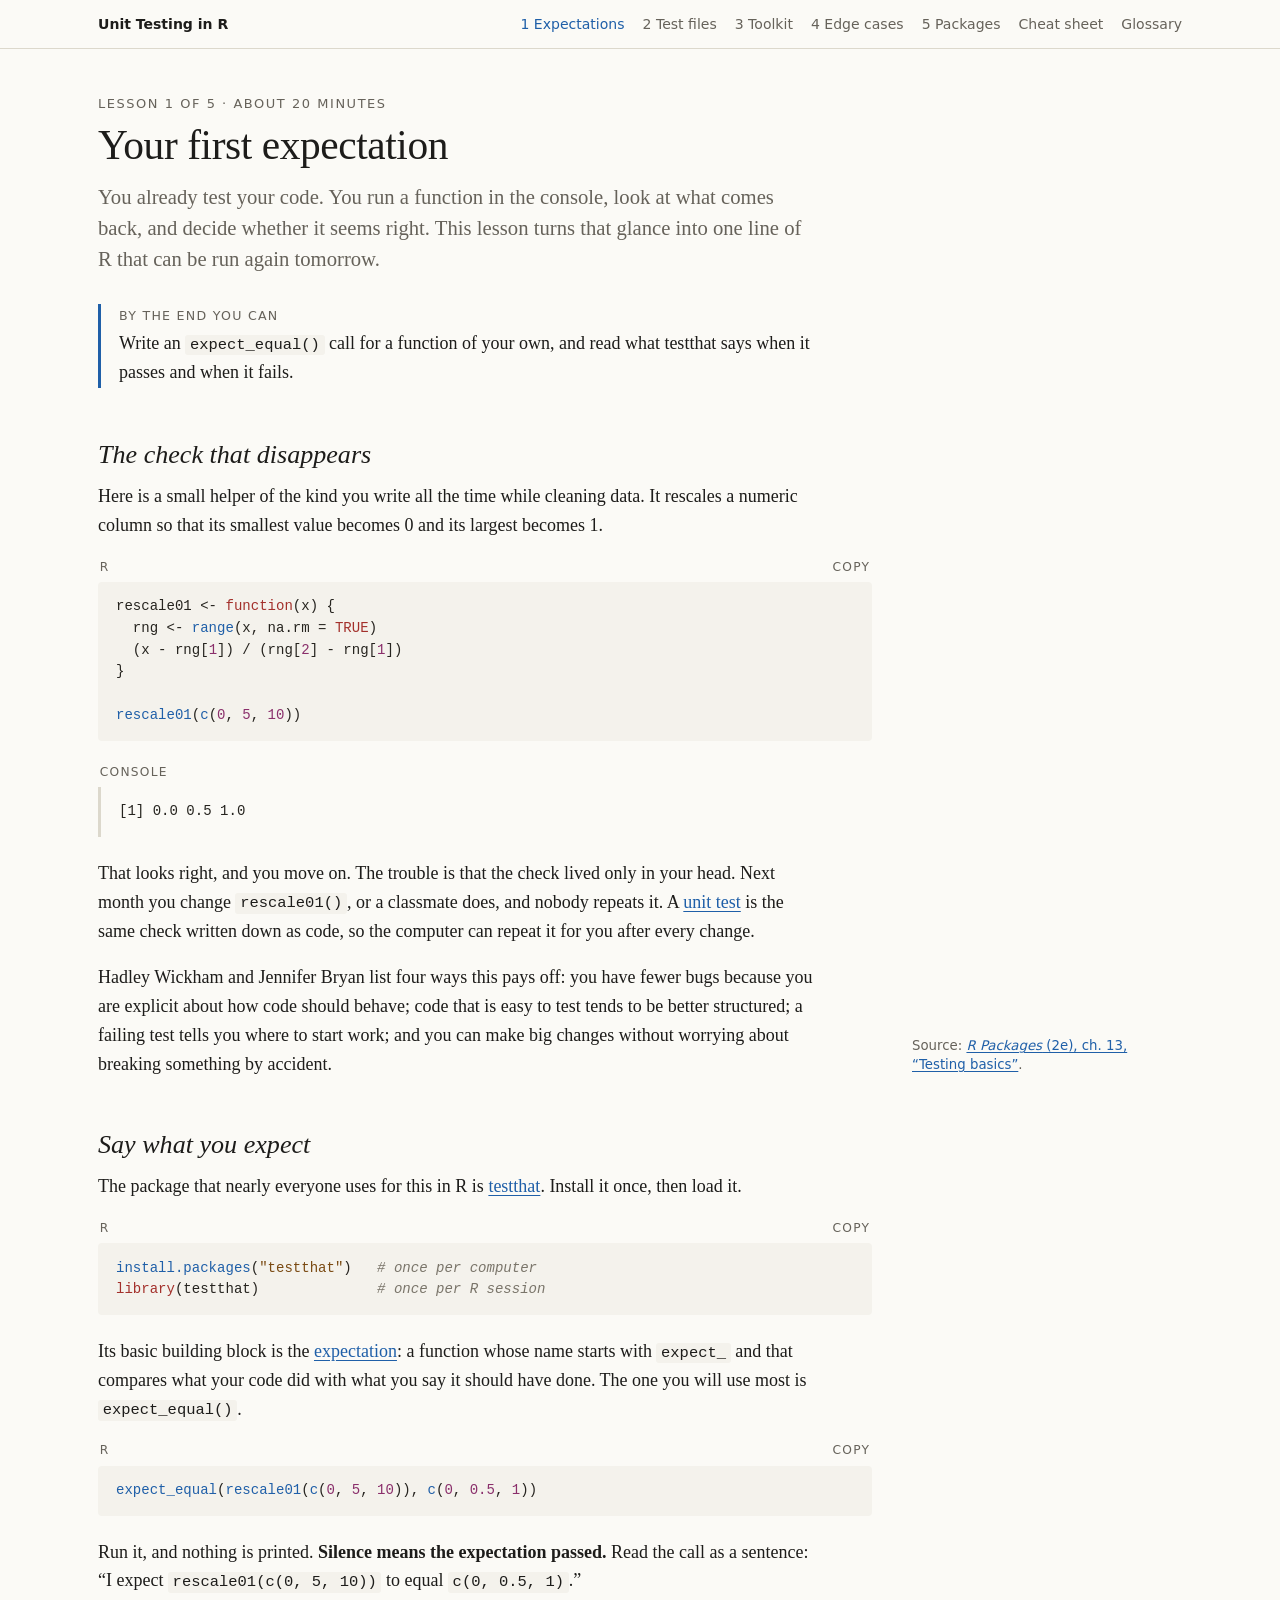
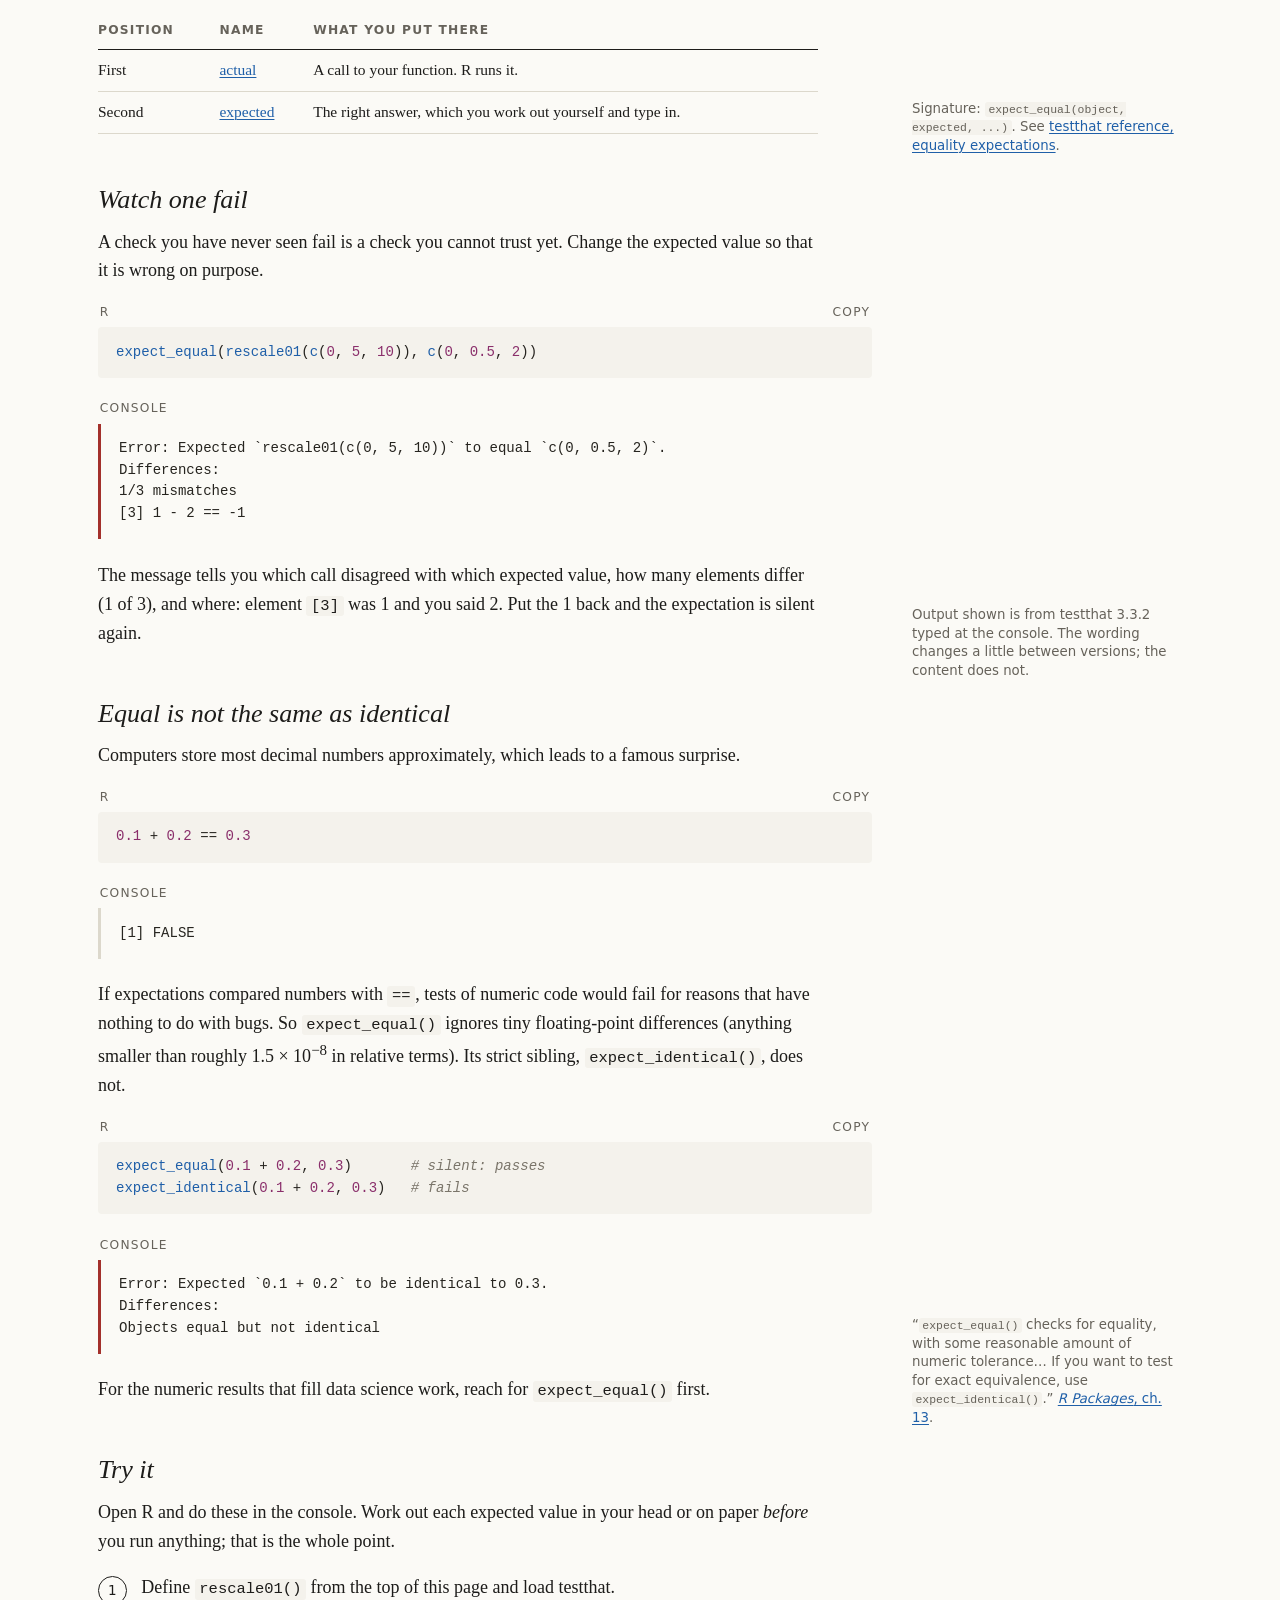
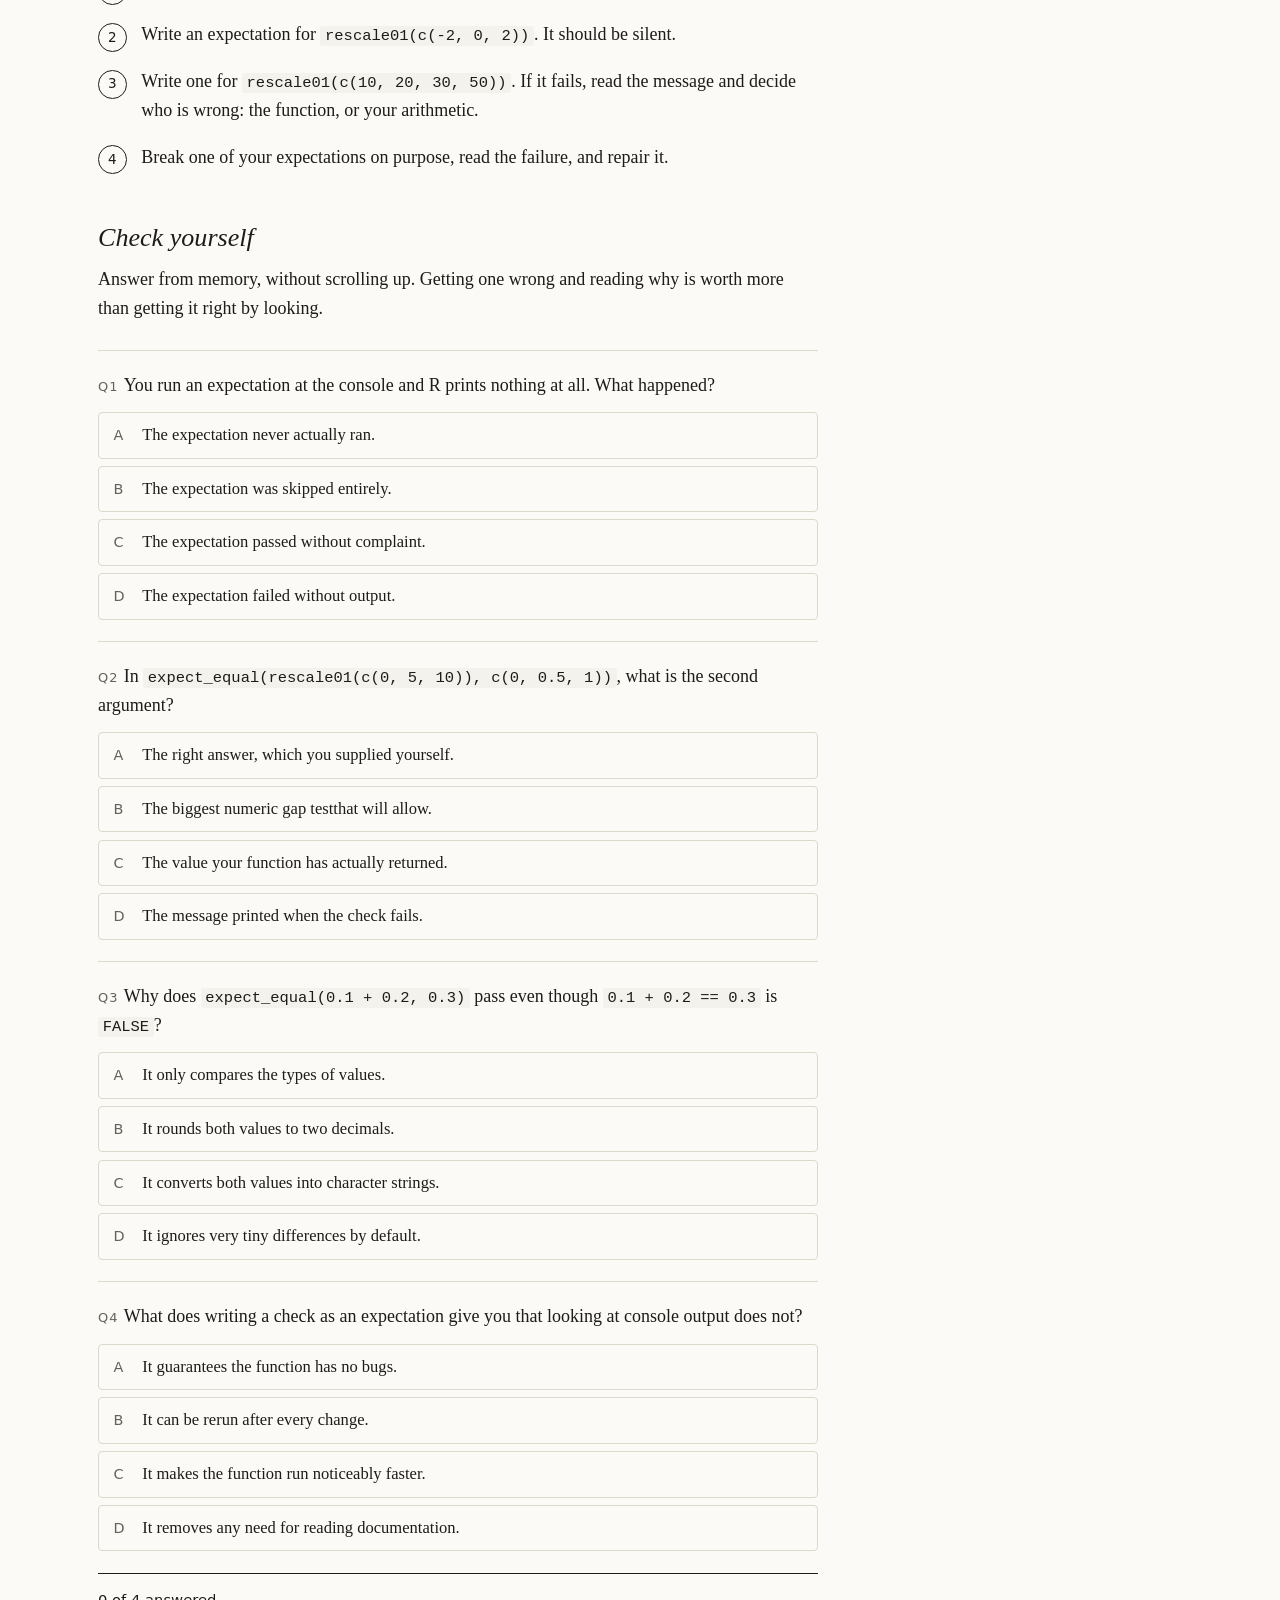
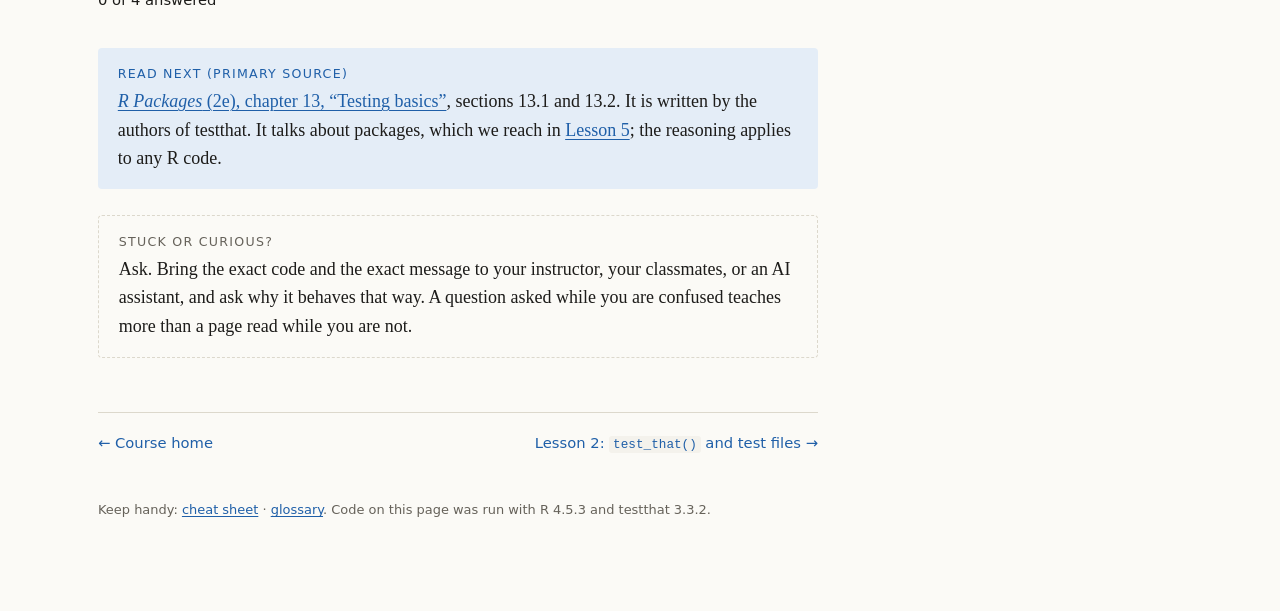
==== lessons/0001-first-expectation.html @ 62cb9e64 "Add five-lesson course on unit testing in R with testthat Static site for GitHub Pages: course home," ====
<!doctype html>
<html lang="en">
<head>
<meta charset="utf-8">
<meta name="viewport" content="width=device-width, initial-scale=1">
<title>Lesson 1: Your first expectation · Unit Testing in R</title>
<link rel="stylesheet" href="../assets/course.css">
<script src="../assets/course.js" defer></script>
</head>
<body>
<header class="topbar"><div class="topbar-inner">
  <a class="brand" href="../index.html">Unit Testing in R</a>
  <nav aria-label="Course">
    <a href="0001-first-expectation.html" aria-current="page">1 Expectations</a>
    <a href="0002-test-that-and-test-files.html">2 Test files</a>
    <a href="0003-choosing-expectations.html">3 Toolkit</a>
    <a href="0004-edge-cases-errors-and-bugs.html">4 Edge cases</a>
    <a href="0005-from-project-to-package.html">5 Packages</a>
    <a href="../reference/cheat-sheet.html">Cheat sheet</a>
    <a href="../reference/glossary.html">Glossary</a>
  </nav>
</div></header>

<main class="page">
  <p class="eyebrow">Lesson 1 of 5 · about 20 minutes</p>
  <h1>Your first expectation</h1>
  <p class="lede">You already test your code. You run a function in the console, look at what comes back, and decide whether it seems right. This lesson turns that glance into one line of R that can be run again tomorrow.</p>

  <div class="win">
    <span class="label">By the end you can</span>
    <p>Write an <code>expect_equal()</code> call for a function of your own, and read what testthat says when it passes and when it fails.</p>
  </div>

  <h2>The check that disappears</h2>
  <p>Here is a small helper of the kind you write all the time while cleaning data. It rescales a numeric column so that its smallest value becomes 0 and its largest becomes 1.</p>

  <figure class="code r">
    <figcaption><span>R</span></figcaption>
<pre><code>rescale01 &lt;- function(x) {
  rng &lt;- range(x, na.rm = TRUE)
  (x - rng[1]) / (rng[2] - rng[1])
}

rescale01(c(0, 5, 10))</code></pre>
  </figure>
  <figure class="code out">
    <figcaption><span>Console</span></figcaption>
<pre>[1] 0.0 0.5 1.0</pre>
  </figure>

  <p>That looks right, and you move on. The trouble is that the check lived only in your head. Next month you change <code>rescale01()</code>, or a classmate does, and nobody repeats it. A <a href="../reference/glossary.html#unit-test">unit test</a> is the same check written down as code, so the computer can repeat it for you after every change.</p>

  <p>Hadley Wickham and Jennifer Bryan list four ways this pays off: you have fewer bugs because you are explicit about how code should behave; code that is easy to test tends to be better structured; a failing test tells you where to start work; and you can make big changes without worrying about breaking something by accident.</p>
  <span class="cite">Source: <a href="https://r-pkgs.org/testing-basics.html"><em>R Packages</em> (2e), ch. 13, “Testing basics”</a>.</span>

  <h2>Say what you expect</h2>
  <p>The package that nearly everyone uses for this in R is <a href="https://testthat.r-lib.org/">testthat</a>. Install it once, then load it.</p>

  <figure class="code r">
    <figcaption><span>R</span></figcaption>
<pre><code>install.packages("testthat")   # once per computer
library(testthat)              # once per R session</code></pre>
  </figure>

  <p>Its basic building block is the <a href="../reference/glossary.html#expectation">expectation</a>: a function whose name starts with <code>expect_</code> and that compares what your code did with what you say it should have done. The one you will use most is <code>expect_equal()</code>.</p>

  <figure class="code r">
    <figcaption><span>R</span></figcaption>
<pre><code>expect_equal(rescale01(c(0, 5, 10)), c(0, 0.5, 1))</code></pre>
  </figure>

  <p>Run it, and nothing is printed. <strong>Silence means the expectation passed.</strong> Read the call as a sentence: “I expect <code>rescale01(c(0, 5, 10))</code> to equal <code>c(0, 0.5, 1)</code>.”</p>

  <div class="table-wrap">
  <table>
    <thead><tr><th>Position</th><th>Name</th><th>What you put there</th></tr></thead>
    <tbody>
      <tr><td>First</td><td><a href="../reference/glossary.html#actual">actual</a></td><td>A call to your function. R runs it.</td></tr>
      <tr><td>Second</td><td><a href="../reference/glossary.html#expected">expected</a></td><td>The right answer, which you work out yourself and type in.</td></tr>
    </tbody>
  </table>
  </div>
  <span class="cite">Signature: <code>expect_equal(object, expected, ...)</code>. See <a href="https://testthat.r-lib.org/reference/equality-expectations.html">testthat reference, equality expectations</a>.</span>

  <h2>Watch one fail</h2>
  <p>A check you have never seen fail is a check you cannot trust yet. Change the expected value so that it is wrong on purpose.</p>

  <figure class="code r">
    <figcaption><span>R</span></figcaption>
<pre><code>expect_equal(rescale01(c(0, 5, 10)), c(0, 0.5, 2))</code></pre>
  </figure>
  <figure class="code out fail">
    <figcaption><span>Console</span></figcaption>
<pre>Error: Expected `rescale01(c(0, 5, 10))` to equal `c(0, 0.5, 2)`.
Differences:
1/3 mismatches
[3] 1 - 2 == -1</pre>
  </figure>

  <p>The message tells you which call disagreed with which expected value, how many elements differ (1 of 3), and where: element <code>[3]</code> was 1 and you said 2. Put the 1 back and the expectation is silent again.</p>
  <span class="cite">Output shown is from testthat 3.3.2 typed at the console. The wording changes a little between versions; the content does not.</span>

  <h2>Equal is not the same as identical</h2>
  <p>Computers store most decimal numbers approximately, which leads to a famous surprise.</p>

  <figure class="code r">
    <figcaption><span>R</span></figcaption>
<pre><code>0.1 + 0.2 == 0.3</code></pre>
  </figure>
  <figure class="code out">
    <figcaption><span>Console</span></figcaption>
<pre>[1] FALSE</pre>
  </figure>

  <p>If expectations compared numbers with <code>==</code>, tests of numeric code would fail for reasons that have nothing to do with bugs. So <code>expect_equal()</code> ignores tiny floating-point differences (anything smaller than roughly 1.5 × 10<sup>−8</sup> in relative terms). Its strict sibling, <code>expect_identical()</code>, does not.</p>

  <figure class="code r">
    <figcaption><span>R</span></figcaption>
<pre><code>expect_equal(0.1 + 0.2, 0.3)       # silent: passes
expect_identical(0.1 + 0.2, 0.3)   # fails</code></pre>
  </figure>
  <figure class="code out fail">
    <figcaption><span>Console</span></figcaption>
<pre>Error: Expected `0.1 + 0.2` to be identical to 0.3.
Differences:
Objects equal but not identical</pre>
  </figure>
  <span class="cite">“<code>expect_equal()</code> checks for equality, with some reasonable amount of numeric tolerance… If you want to test for exact equivalence, use <code>expect_identical()</code>.” <a href="https://r-pkgs.org/testing-basics.html"><em>R Packages</em>, ch. 13</a>.</span>

  <p>For the numeric results that fill data science work, reach for <code>expect_equal()</code> first.</p>

  <h2>Try it</h2>
  <p>Open R and do these in the console. Work out each expected value in your head or on paper <em>before</em> you run anything; that is the whole point.</p>
  <ol class="steps">
    <li>Define <code>rescale01()</code> from the top of this page and load testthat.</li>
    <li>Write an expectation for <code>rescale01(c(-2, 0, 2))</code>. It should be silent.</li>
    <li>Write one for <code>rescale01(c(10, 20, 30, 50))</code>. If it fails, read the message and decide who is wrong: the function, or your arithmetic.</li>
    <li>Break one of your expectations on purpose, read the failure, and repair it.</li>
  </ol>

  <h2>Check yourself</h2>
  <p>Answer from memory, without scrolling up. Getting one wrong and reading why is worth more than getting it right by looking.</p>

  <section class="quiz" data-quiz="lesson-1" aria-label="Lesson 1 quiz">
    <ol class="questions">
      <li class="q">
        <p class="stem">You run an expectation at the console and R prints nothing at all. What happened?</p>
        <ul class="opts">
          <li data-correct>The expectation passed without complaint.</li>
          <li>The expectation was skipped entirely.</li>
          <li>The expectation failed without output.</li>
          <li>The expectation never actually ran.</li>
        </ul>
        <p class="why">A passing expectation is silent. Only a failure prints anything.</p>
      </li>
      <li class="q">
        <p class="stem">In <code>expect_equal(rescale01(c(0, 5, 10)), c(0, 0.5, 1))</code>, what is the second argument?</p>
        <ul class="opts">
          <li data-correct>The right answer, which you supplied yourself.</li>
          <li>The value your function has actually returned.</li>
          <li>The biggest numeric gap testthat will allow.</li>
          <li>The message printed when the check fails.</li>
        </ul>
        <p class="why">The first argument is the actual result (a call to your function). The second is the expected result, which comes from you.</p>
      </li>
      <li class="q">
        <p class="stem">Why does <code>expect_equal(0.1 + 0.2, 0.3)</code> pass even though <code>0.1 + 0.2 == 0.3</code> is <code>FALSE</code>?</p>
        <ul class="opts">
          <li data-correct>It ignores very tiny differences by default.</li>
          <li>It rounds both values to two decimals.</li>
          <li>It converts both values into character strings.</li>
          <li>It only compares the types of values.</li>
        </ul>
        <p class="why"><code>expect_equal()</code> has a small numeric tolerance. <code>expect_identical()</code> has none, so it fails here.</p>
      </li>
      <li class="q">
        <p class="stem">What does writing a check as an expectation give you that looking at console output does not?</p>
        <ul class="opts">
          <li data-correct>It can be rerun after every change.</li>
          <li>It makes the function run noticeably faster.</li>
          <li>It removes any need for reading documentation.</li>
          <li>It guarantees the function has no bugs.</li>
        </ul>
        <p class="why">A written check is repeatable. It makes bugs less likely, not impossible: a test only covers the cases you thought to write.</p>
      </li>
    </ol>
  </section>

  <div class="box source">
    <span class="label">Read next (primary source)</span>
    <p><a href="https://r-pkgs.org/testing-basics.html"><em>R Packages</em> (2e), chapter 13, “Testing basics”</a>, sections 13.1 and 13.2. It is written by the authors of testthat. It talks about packages, which we reach in <a href="0005-from-project-to-package.html">Lesson 5</a>; the reasoning applies to any R code.</p>
  </div>

  <div class="box ask">
    <span class="label">Stuck or curious?</span>
    <p>Ask. Bring the exact code and the exact message to your instructor, your classmates, or an AI assistant, and ask why it behaves that way. A question asked while you are confused teaches more than a page read while you are not.</p>
  </div>

  <nav class="pager" aria-label="Lesson">
    <a href="../index.html">← Course home</a>
    <a class="next" href="0002-test-that-and-test-files.html">Lesson 2: <code>test_that()</code> and test files →</a>
  </nav>
  <p class="colophon">Keep handy: <a href="../reference/cheat-sheet.html">cheat sheet</a> · <a href="../reference/glossary.html">glossary</a>. Code on this page was run with R 4.5.3 and testthat 3.3.2.</p>
</main>
</body>
</html>
---- assets/course.css ----
/* Unit Testing in R: shared course stylesheet.
   Every lesson, reference page and the home page link this one file. */

:root {
  --paper: #fbfaf6;
  --panel: #f3f1ea;
  --ink: #1d1c1a;
  --muted: #66625a;
  --rule: #dcd8cc;
  --accent: #1f5fa8;
  --accent-soft: #e4edf7;
  --good: #1e6f43;
  --good-soft: #e3f1e8;
  --bad: #a3302b;
  --bad-soft: #f8e6e3;
  --warn: #8a5a00;
  --warn-soft: #f8efd8;
  --code-bg: #f4f2ec;
  --code-ink: #26241f;
  --tok-comment: #7a756a;
  --tok-string: #7a4a12;
  --tok-number: #8a2f6b;
  --tok-call: #1f5fa8;
  --tok-keyword: #a3302b;
  --serif: "Iowan Old Style", "Palatino Linotype", Palatino, "Book Antiqua", Georgia, serif;
  --sans: system-ui, -apple-system, "Segoe UI", Roboto, sans-serif;
  --mono: "Cascadia Code", "Cascadia Mono", Consolas, "SF Mono", Menlo, monospace;
  --measure: 40rem;
}

@media (prefers-color-scheme: dark) {
  :root:not([data-theme="light"]) {
    --paper: #17171a;
    --panel: #202024;
    --ink: #e9e6df;
    --muted: #a09c93;
    --rule: #37363b;
    --accent: #86b7ee;
    --accent-soft: #1d2a3a;
    --good: #7fcb9c;
    --good-soft: #17291f;
    --bad: #ef9a93;
    --bad-soft: #331c1a;
    --warn: #e2bb62;
    --warn-soft: #2e2613;
    --code-bg: #1f1f23;
    --code-ink: #e4e1da;
    --tok-comment: #8d897f;
    --tok-string: #e0b07a;
    --tok-number: #dc9ccb;
    --tok-call: #86b7ee;
    --tok-keyword: #ef9a93;
  }
}
:root[data-theme="dark"] {
  --paper: #17171a;
  --panel: #202024;
  --ink: #e9e6df;
  --muted: #a09c93;
  --rule: #37363b;
  --accent: #86b7ee;
  --accent-soft: #1d2a3a;
  --good: #7fcb9c;
  --good-soft: #17291f;
  --bad: #ef9a93;
  --bad-soft: #331c1a;
  --warn: #e2bb62;
  --warn-soft: #2e2613;
  --code-bg: #1f1f23;
  --code-ink: #e4e1da;
  --tok-comment: #8d897f;
  --tok-string: #e0b07a;
  --tok-number: #dc9ccb;
  --tok-call: #86b7ee;
  --tok-keyword: #ef9a93;
}

*, *::before, *::after { box-sizing: border-box; }

html { font-size: 112.5%; -webkit-text-size-adjust: 100%; }

body {
  margin: 0;
  background: var(--paper);
  color: var(--ink);
  font-family: var(--serif);
  line-height: 1.6;
  text-rendering: optimizeLegibility;
}

a { color: var(--accent); text-underline-offset: 0.15em; text-decoration-thickness: 1px; }
a:hover { text-decoration-thickness: 2px; }
:focus-visible { outline: 2px solid var(--accent); outline-offset: 2px; }

/* ---------- Top bar ---------- */

.topbar {
  border-bottom: 1px solid var(--rule);
  font-family: var(--sans);
  font-size: 0.78rem;
}
.topbar-inner {
  max-width: 62rem;
  margin: 0 auto;
  padding: 0.7rem 16px;
  display: flex;
  flex-wrap: wrap;
  gap: 0.4rem 1.2rem;
  align-items: baseline;
}
.topbar .brand { font-weight: 600; color: var(--ink); text-decoration: none; margin-right: auto; }
.topbar nav { display: flex; flex-wrap: wrap; gap: 0.3rem 1rem; }
.topbar nav a { color: var(--muted); text-decoration: none; }
.topbar nav a:hover, .topbar nav a[aria-current="page"] { color: var(--accent); }

/* ---------- Page frame ---------- */

.page {
  max-width: 62rem;
  margin: 0 auto;
  padding: 2.5rem 16px 4rem;
}
.page > * { max-width: var(--measure); }
.page > .wide { max-width: none; }

.eyebrow {
  font-family: var(--sans);
  font-size: 0.72rem;
  letter-spacing: 0.12em;
  text-transform: uppercase;
  color: var(--muted);
  margin: 0 0 0.4rem;
}

h1 {
  font-weight: 400;
  font-size: 2.3rem;
  line-height: 1.12;
  letter-spacing: -0.01em;
  margin: 0 0 0.8rem;
  text-wrap: balance;
}
h2 {
  font-weight: 400;
  font-style: italic;
  font-size: 1.45rem;
  line-height: 1.25;
  margin: 2.8rem 0 0.6rem;
  text-wrap: balance;
}
h3 {
  font-family: var(--sans);
  font-size: 0.8rem;
  letter-spacing: 0.08em;
  text-transform: uppercase;
  color: var(--muted);
  margin: 2rem 0 0.4rem;
}
p { margin: 0 0 1rem; }
.lede { font-size: 1.15rem; line-height: 1.5; color: var(--muted); margin-bottom: 1.6rem; }

ul, ol { padding-left: 1.3rem; margin: 0 0 1rem; }
li { margin-bottom: 0.3rem; }

hr { border: 0; border-top: 1px solid var(--rule); margin: 2.5rem 0; }

/* The single "win" a lesson promises */
.win {
  border-left: 3px solid var(--accent);
  padding: 0.1rem 0 0.1rem 1rem;
  margin: 0 0 2rem;
}
.win .label, .box .label {
  display: block;
  font-family: var(--sans);
  font-size: 0.7rem;
  letter-spacing: 0.1em;
  text-transform: uppercase;
  color: var(--muted);
  margin-bottom: 0.15rem;
}
.win p { margin: 0; }

/* ---------- Code ---------- */

code, pre, kbd { font-family: var(--mono); font-variant-ligatures: none; }
code { font-size: 0.86em; background: var(--code-bg); padding: 0.08em 0.3em; border-radius: 3px; }
kbd {
  font-size: 0.78em; border: 1px solid var(--rule); border-bottom-width: 2px;
  border-radius: 4px; padding: 0.05em 0.35em; background: var(--panel);
}

figure.code { margin: 0 0 1.2rem; max-width: 43rem; }
figure.code figcaption {
  font-family: var(--sans);
  font-size: 0.68rem;
  letter-spacing: 0.1em;
  text-transform: uppercase;
  color: var(--muted);
  display: flex;
  justify-content: space-between;
  align-items: baseline;
  padding: 0 0.1rem 0.25rem;
}
pre {
  margin: 0;
  background: var(--code-bg);
  color: var(--code-ink);
  font-size: 0.78rem;
  line-height: 1.55;
  padding: 0.8rem 1rem;
  border-radius: 4px;
  overflow-x: auto;
  tab-size: 2;
}
pre code { background: none; padding: 0; font-size: inherit; }
figure.code.out pre { border-left: 3px solid var(--rule); background: transparent; border-radius: 0; }
figure.code.out.fail pre { border-left-color: var(--bad); }
figure.code.out.pass pre { border-left-color: var(--good); }

.tok-c { color: var(--tok-comment); font-style: italic; }
.tok-s { color: var(--tok-string); }
.tok-n { color: var(--tok-number); }
.tok-f { color: var(--tok-call); }
.tok-k { color: var(--tok-keyword); }

.copy-btn {
  font: inherit; letter-spacing: inherit; text-transform: inherit;
  background: none; border: 0; color: var(--muted); cursor: pointer; padding: 0;
}
.copy-btn:hover { color: var(--accent); }

/* ---------- Boxes ---------- */

.box {
  background: var(--panel);
  border-radius: 4px;
  padding: 0.9rem 1.1rem;
  margin: 1.4rem 0;
}
.box > :last-child { margin-bottom: 0; }
.box.trap { background: var(--warn-soft); }
.box.trap .label { color: var(--warn); }
.box.source { background: var(--accent-soft); }
.box.source .label { color: var(--accent); }
.box.ask { background: transparent; border: 1px dashed var(--rule); }

blockquote {
  margin: 1.4rem 0;
  padding-left: 1rem;
  border-left: 3px solid var(--rule);
  font-style: italic;
}
blockquote footer { font-style: normal; font-size: 0.85rem; color: var(--muted); margin-top: 0.3rem; }

/* Citations: small, in the margin on wide screens */
.cite {
  display: block;
  font-family: var(--sans);
  font-size: 0.74rem;
  line-height: 1.4;
  color: var(--muted);
  margin: -0.4rem 0 1rem;
}
@media (min-width: 68rem) {
  .cite {
    float: right;
    clear: right;
    width: 15rem;
    max-width: 15rem;
    margin: -3.3rem 0 0.8rem 0;
  }
  .page > .wide { clear: both; }
}

/* Numbered practice steps */
ol.steps { list-style: none; padding: 0; counter-reset: step; }
ol.steps > li {
  counter-increment: step;
  position: relative;
  padding-left: 2.4rem;
  margin-bottom: 1rem;
}
ol.steps > li::before {
  content: counter(step);
  position: absolute; left: 0; top: 0.15rem;
  width: 1.6rem; height: 1.6rem; border-radius: 50%;
  border: 1px solid var(--ink);
  font-family: var(--sans); font-size: 0.75rem;
  display: grid; place-items: center;
}
ol.steps figure.code { margin-top: 0.5rem; }

/* File tree */
pre.tree { background: transparent; border: 1px solid var(--rule); }

/* ---------- Tables ---------- */

.table-wrap { overflow-x: auto; margin: 0 0 1.4rem; }
table { border-collapse: collapse; width: 100%; font-size: 0.86rem; }
th, td { text-align: left; vertical-align: top; padding: 0.45rem 0.9rem 0.45rem 0; border-bottom: 1px solid var(--rule); }
th {
  font-family: var(--sans); font-size: 0.68rem; letter-spacing: 0.1em;
  text-transform: uppercase; color: var(--muted); font-weight: 600;
  border-bottom: 1px solid var(--ink);
}
td code { white-space: nowrap; }

/* ---------- Glossary ---------- */

dl.glossary dt { font-weight: 600; margin-top: 1.2rem; scroll-margin-top: 1rem; }
dl.glossary dd { margin: 0.15rem 0 0; }
dl.glossary dd .where { font-family: var(--sans); font-size: 0.74rem; color: var(--muted); }
dl.glossary dt:target { background: var(--accent-soft); }

/* ---------- Quiz ---------- */

.quiz { margin: 1.5rem 0 2rem; }
.quiz ol.questions { list-style: none; padding: 0; margin: 0; counter-reset: q; }
.quiz .q {
  counter-increment: q;
  border-top: 1px solid var(--rule);
  padding: 1.1rem 0 0.6rem;
  margin: 0;
}
.quiz .stem { margin-bottom: 0.7rem; }
.quiz .stem::before {
  content: "Q" counter(q) "  ";
  font-family: var(--sans); font-size: 0.72rem; letter-spacing: 0.08em; color: var(--muted);
}
.quiz .q pre { margin-bottom: 0.7rem; }
.quiz ul.opts { list-style: none; padding: 0; margin: 0 0 0.6rem; display: grid; gap: 0.4rem; }
.quiz ul.opts li { margin: 0; }
.quiz button.opt {
  width: 100%;
  text-align: left;
  font: inherit;
  font-size: 0.92rem;
  color: var(--ink);
  background: transparent;
  border: 1px solid var(--rule);
  border-radius: 4px;
  padding: 0.5rem 0.8rem;
  cursor: pointer;
  display: flex;
  gap: 0.6rem;
  align-items: baseline;
}
.quiz button.opt .mark { font-family: var(--sans); font-size: 0.8rem; width: 1rem; flex: none; color: var(--muted); }
.quiz button.opt:hover:not(:disabled) { border-color: var(--accent); background: var(--accent-soft); }
.quiz button.opt:disabled { cursor: default; color: var(--muted); }
.quiz button.opt.is-correct { border-color: var(--good); background: var(--good-soft); color: var(--ink); }
.quiz button.opt.is-correct .mark { color: var(--good); }
.quiz button.opt.is-wrong { border-color: var(--bad); background: var(--bad-soft); color: var(--ink); }
.quiz button.opt.is-wrong .mark { color: var(--bad); }
.quiz .why { font-size: 0.9rem; color: var(--muted); margin: 0 0 0.6rem; }
.js .quiz .why { display: none; }
.js .quiz .q.answered .why { display: block; }
.quiz .verdict { font-family: var(--sans); font-size: 0.75rem; font-weight: 600; letter-spacing: 0.06em; text-transform: uppercase; margin-right: 0.4rem; }
.quiz .verdict.good { color: var(--good); }
.quiz .verdict.bad { color: var(--bad); }
.quiz .tally {
  border-top: 1px solid var(--ink);
  padding-top: 0.8rem;
  font-family: var(--sans);
  font-size: 0.82rem;
  display: flex; flex-wrap: wrap; gap: 0.5rem 1rem; align-items: center; justify-content: space-between;
}
.quiz .tally button {
  font: inherit; color: var(--accent); background: none;
  border: 1px solid var(--accent); border-radius: 4px; padding: 0.3rem 0.8rem; cursor: pointer;
}
.quiz .tally button:hover { background: var(--accent-soft); }

/* ---------- Course home ---------- */

ol.toc { list-style: none; padding: 0; margin: 1.5rem 0 2rem; }
ol.toc li { border-top: 1px solid var(--rule); margin: 0; }
ol.toc li:last-child { border-bottom: 1px solid var(--rule); }
ol.toc a {
  display: grid;
  grid-template-columns: 2.2rem 1fr;
  gap: 0 0.6rem;
  padding: 0.9rem 0;
  text-decoration: none;
  color: var(--ink);
}
ol.toc a:hover .t { color: var(--accent); }
ol.toc .n { font-family: var(--sans); font-size: 0.8rem; color: var(--muted); padding-top: 0.25rem; }
ol.toc .t { font-size: 1.15rem; display: block; }
ol.toc .d { font-size: 0.9rem; color: var(--muted); display: block; }
ol.toc .done { font-family: var(--sans); font-size: 0.7rem; color: var(--good); margin-left: 0.5rem; white-space: nowrap; }

/* ---------- Lesson footer ---------- */

.pager {
  display: flex; justify-content: space-between; gap: 1rem;
  border-top: 1px solid var(--rule);
  margin-top: 3rem; padding-top: 1rem;
  font-family: var(--sans); font-size: 0.82rem;
}
.pager a { text-decoration: none; }
.pager .next { margin-left: auto; text-align: right; }

.colophon { font-family: var(--sans); font-size: 0.72rem; color: var(--muted); margin-top: 2.5rem; }

/* ---------- Small screens & print ---------- */

@media (max-width: 34rem) {
  html { font-size: 106%; }
  h1 { font-size: 1.9rem; }
}

@media print {
  :root {
    --paper: #fff; --panel: #f4f4f4; --ink: #000; --muted: #444; --rule: #bbb;
    --accent: #000; --code-bg: #f4f4f4; --code-ink: #000;
    --tok-comment: #555; --tok-string: #000; --tok-number: #000; --tok-call: #000; --tok-keyword: #000;
  }
  html { font-size: 10.5pt; }
  .topbar, .pager, .copy-btn, .quiz .tally button, .no-print { display: none !important; }
  .page { padding: 0; max-width: none; }
  .page > * { max-width: none; }
  .cite { float: none; width: auto; margin: -0.3rem 0 0.8rem; }
  pre { white-space: pre-wrap; border: 1px solid var(--rule); }
  figure.code, .box, tr, .quiz .q { break-inside: avoid; }
  h2, h3 { break-after: avoid; }
  a { color: inherit; text-decoration: none; }
}
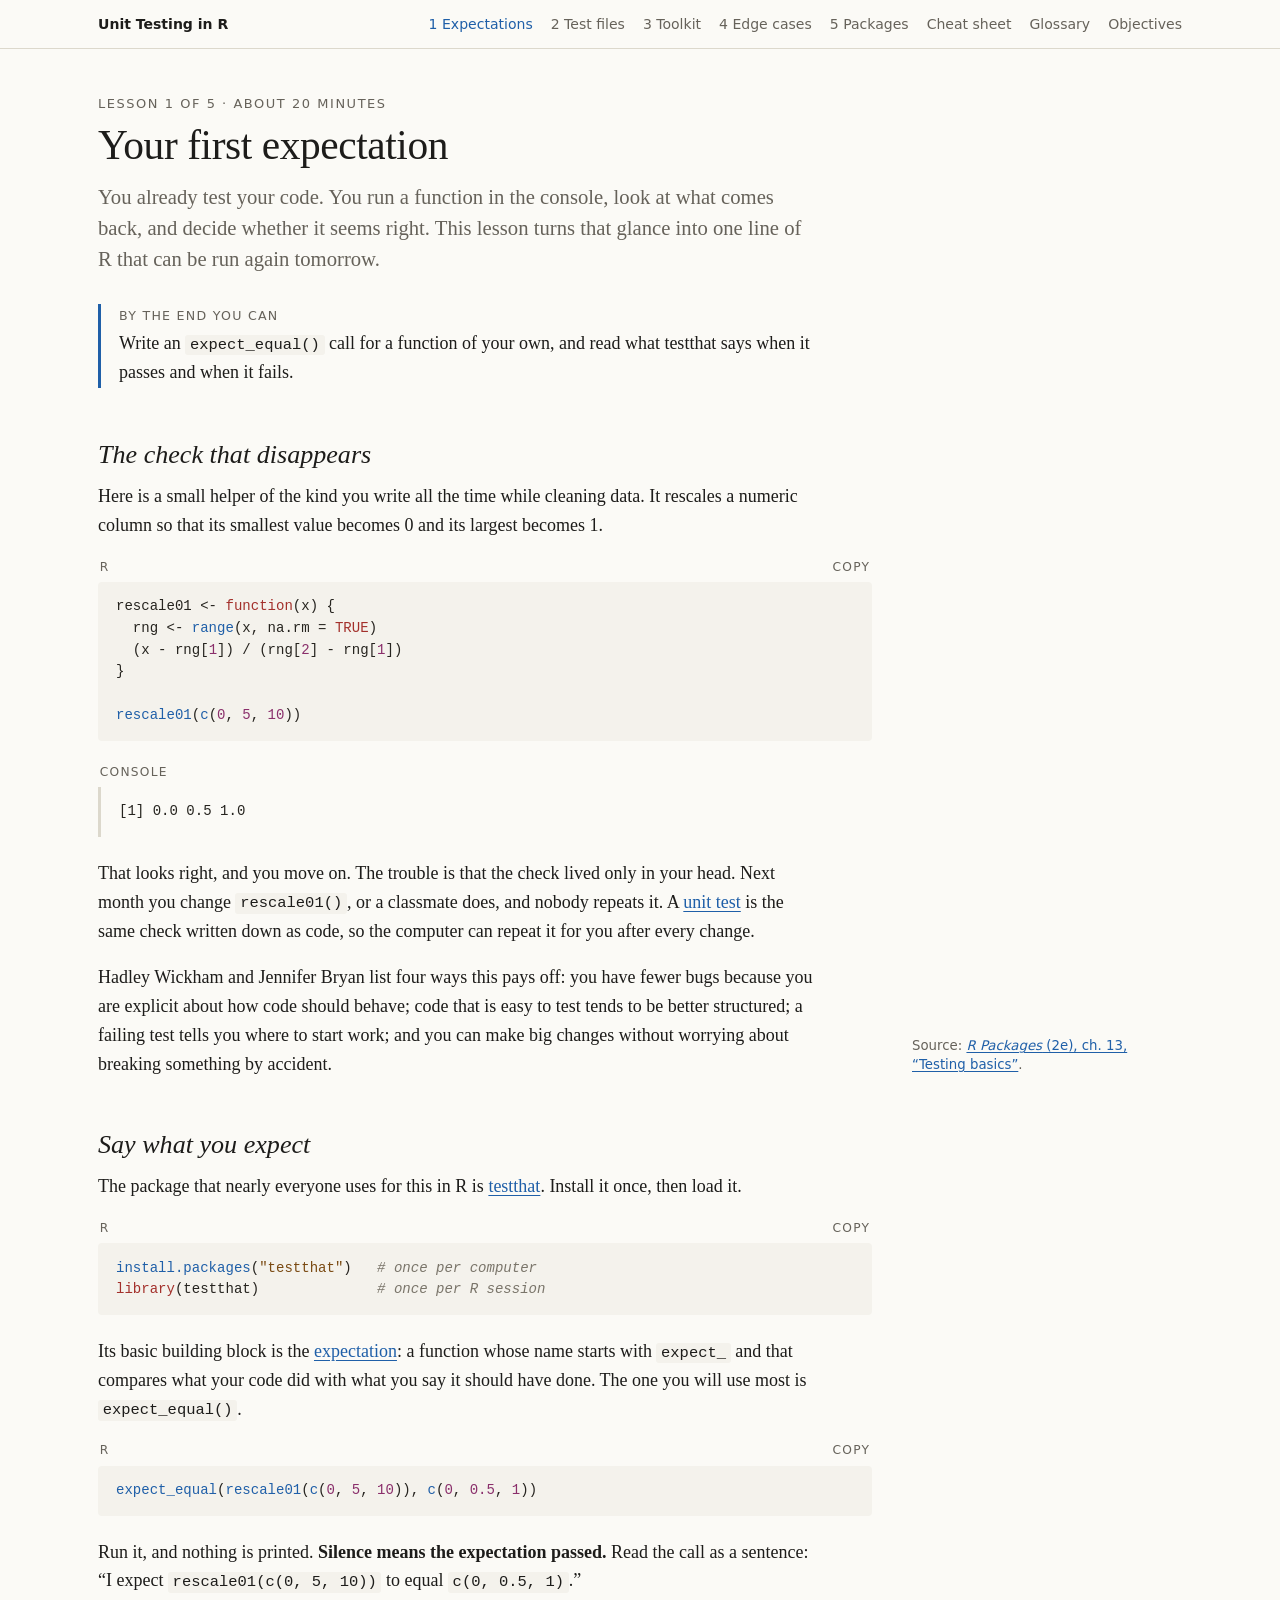
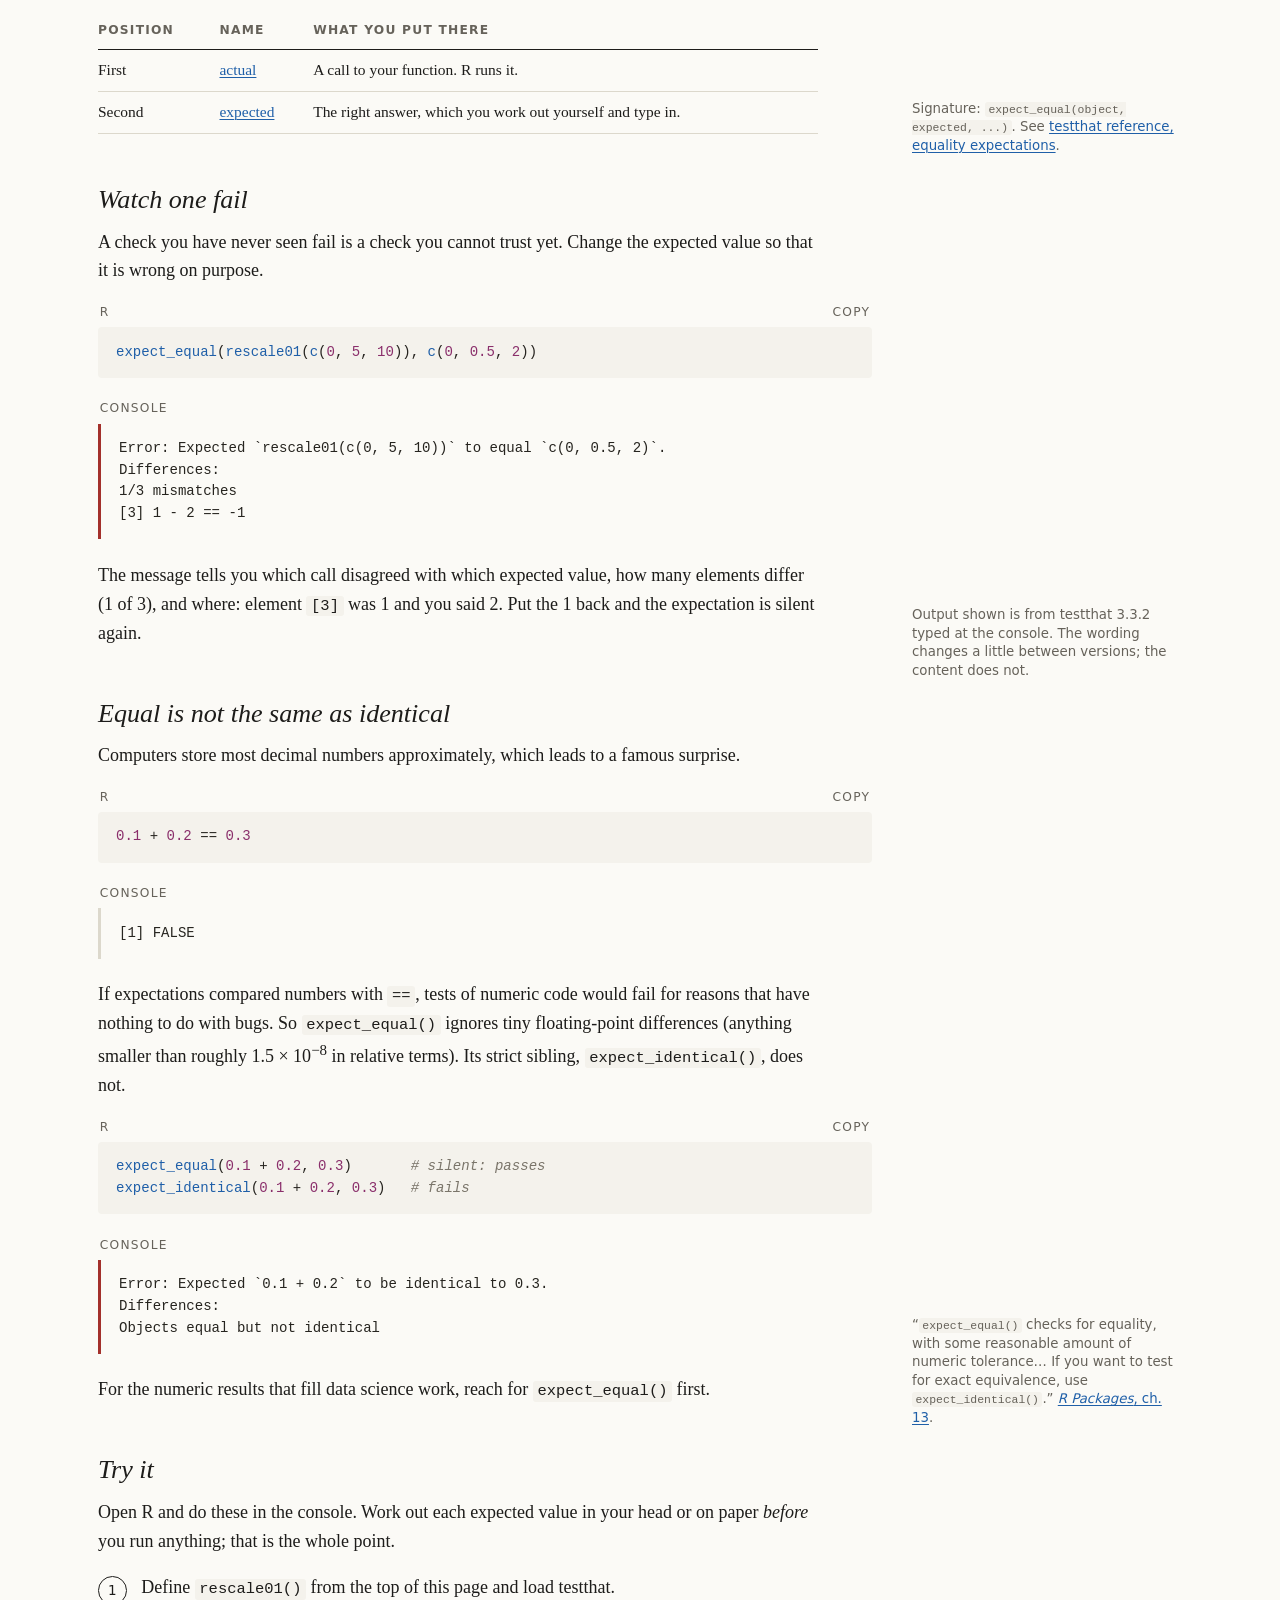
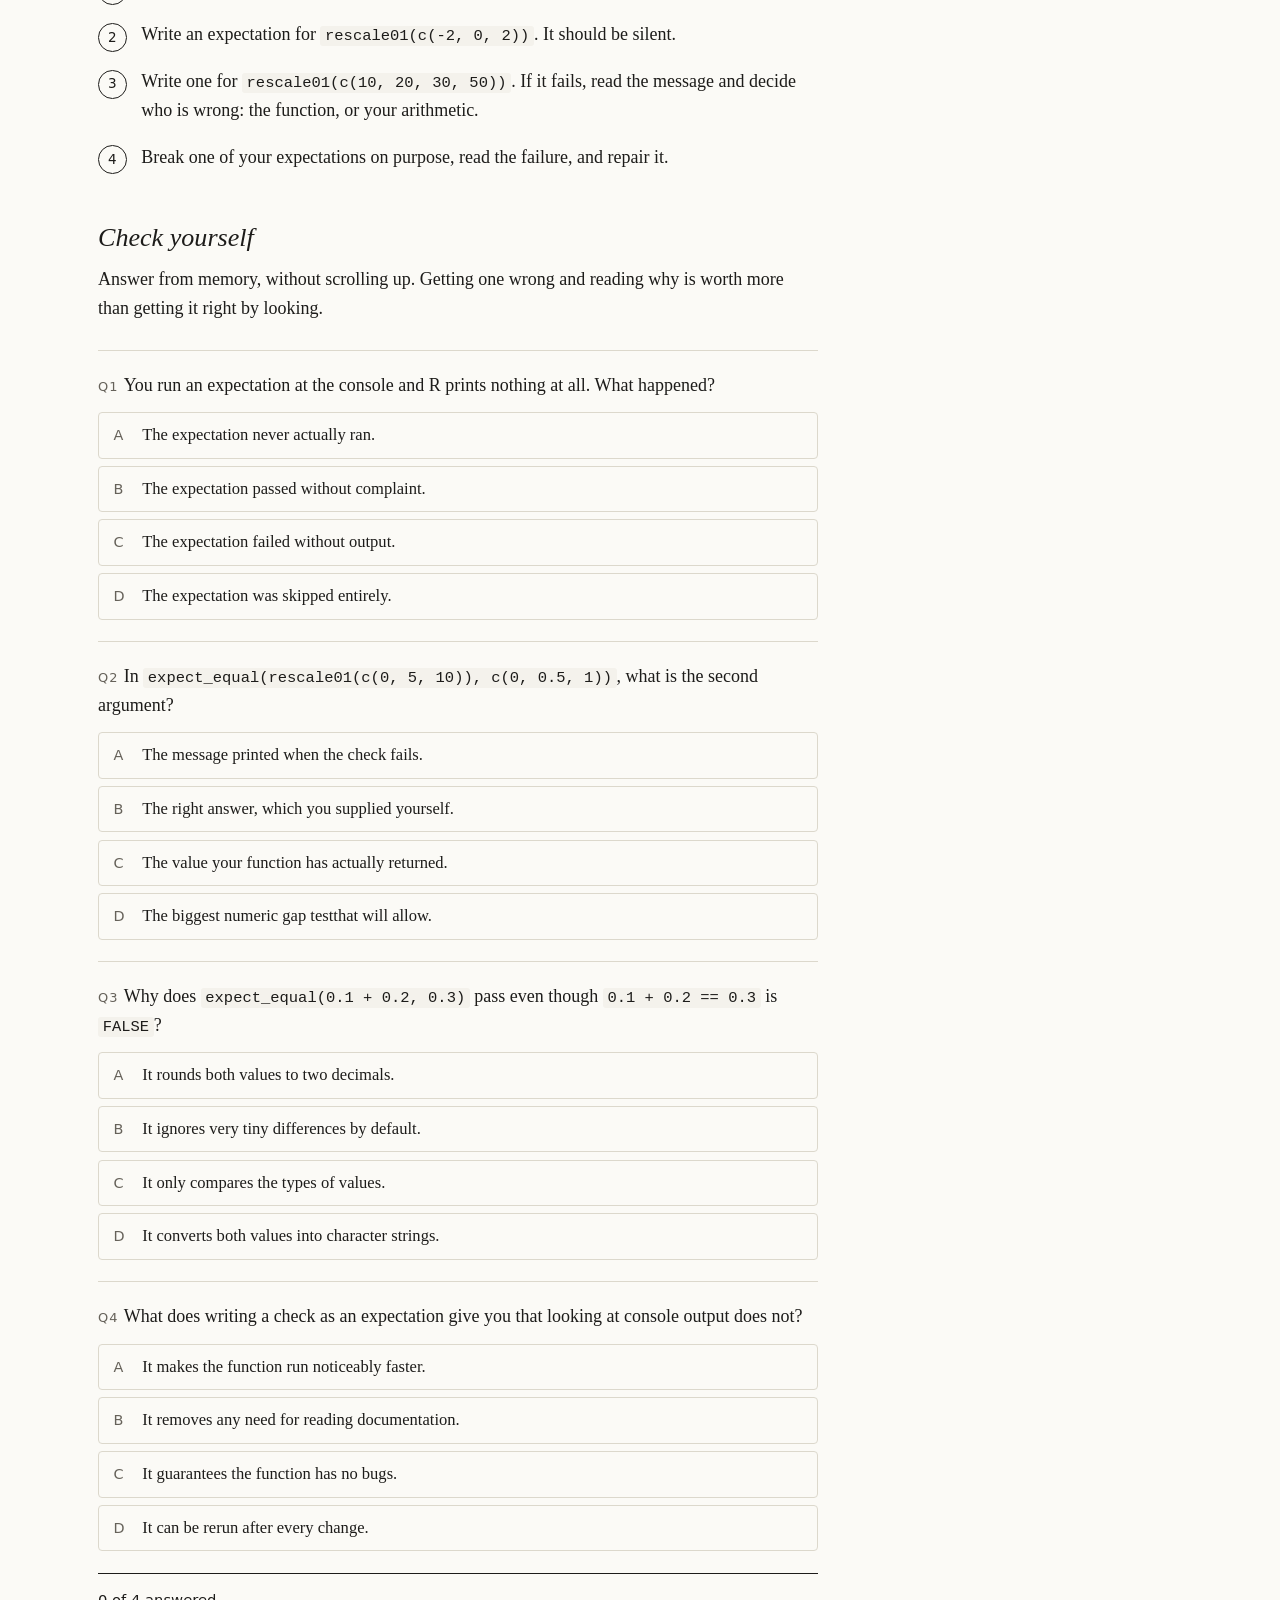
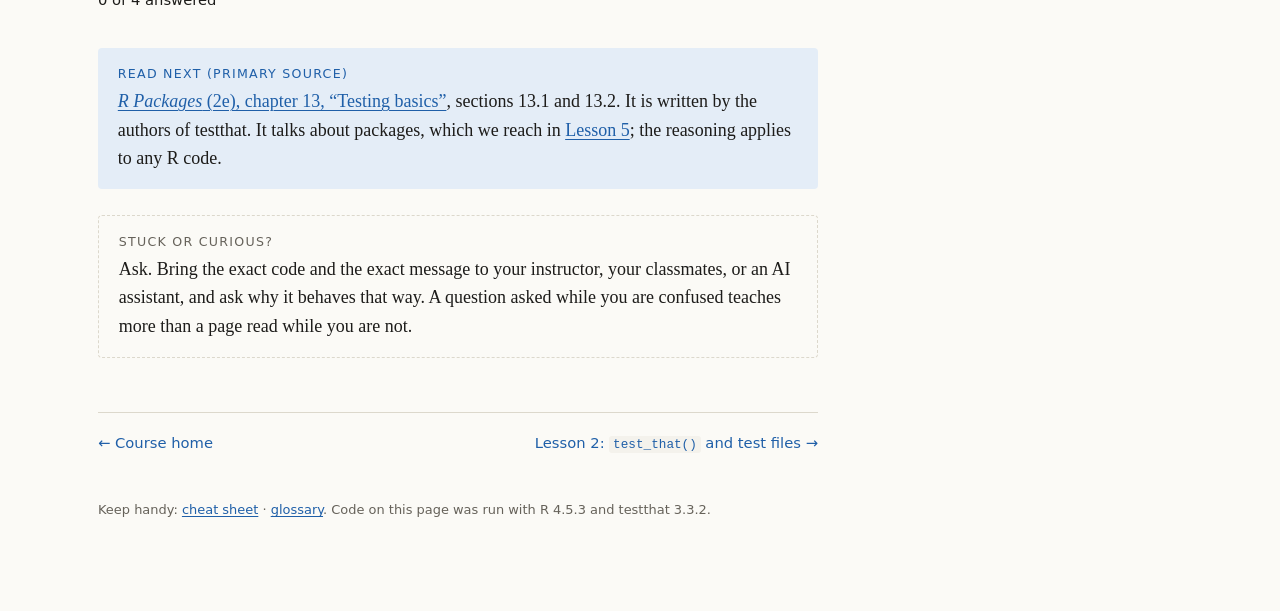
==== commit 22077bd5: "Add mastery objectives for lessons 1-5 and the planned extension Add reference/mastery-objectives.ht" ====
--- a/lessons/0001-first-expectation.html
+++ b/lessons/0001-first-expectation.html
@@ -18,6 +18,7 @@
     <a href="0005-from-project-to-package.html">5 Packages</a>
     <a href="../reference/cheat-sheet.html">Cheat sheet</a>
     <a href="../reference/glossary.html">Glossary</a>
+    <a href="../reference/mastery-objectives.html">Objectives</a>
   </nav>
 </div></header>
 
